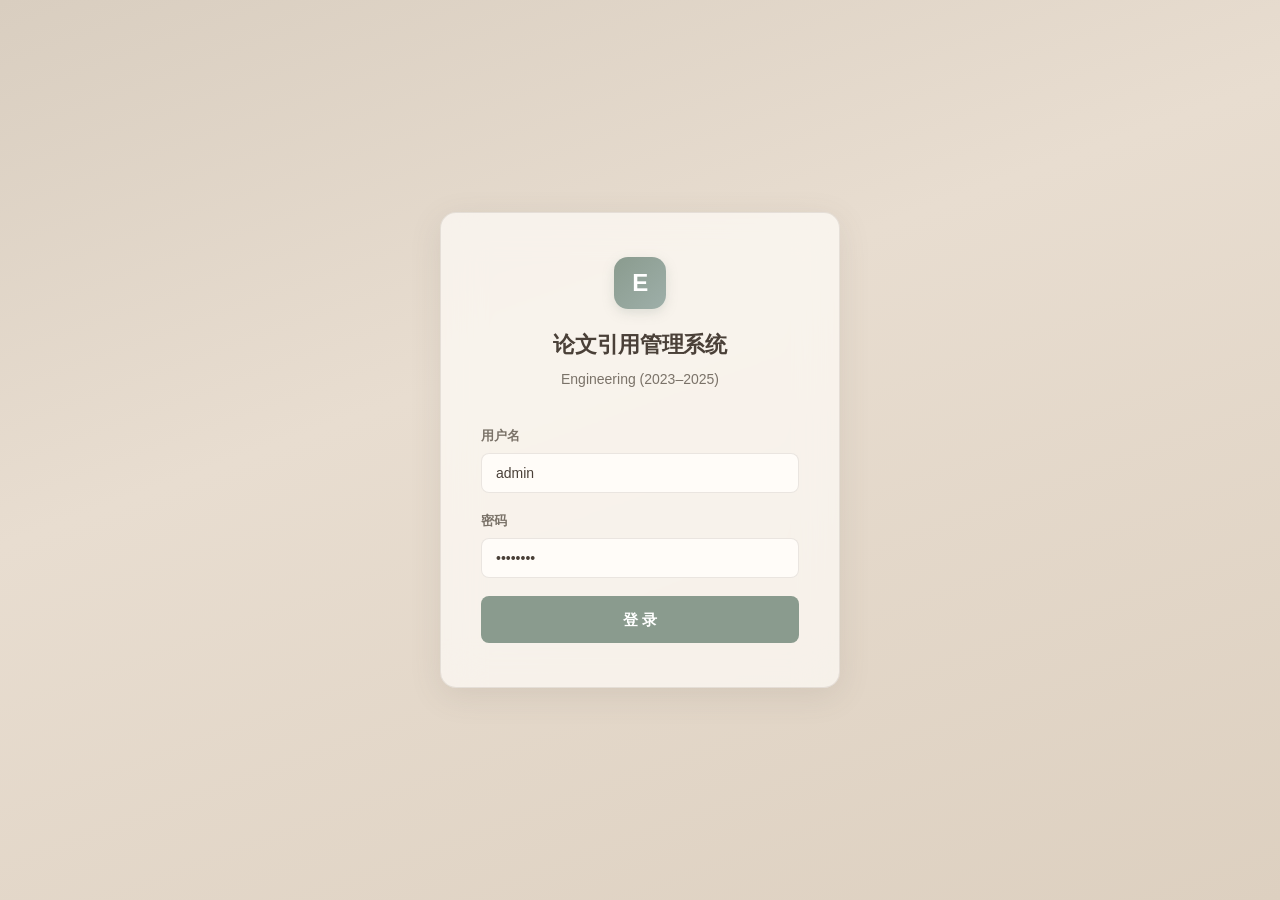
==== index.html @ a3c7dbec "将前端文件移到根目录以适配 GitHub Pages" ====
<!DOCTYPE html>
<html lang="zh-CN">
<head>
<meta charset="UTF-8">
<meta name="viewport" content="width=device-width,initial-scale=1.0">
<title>Engineering 论文引用</title>
<link rel="stylesheet" href="style.css">
</head>
<body>

<div id="login-page" class="page">
<div class="login-container">
<div class="login-card">
<div class="login-brand">
<div class="brand-mark">E</div>
<h1>论文引用管理系统</h1>
<p>Engineering (2023–2025)</p>
</div>
<form id="login-form">
<div class="form-group">
<label for="username">用户名</label>
<input type="text" id="username" placeholder="admin" autocomplete="username" value="admin">
</div>
<div class="form-group">
<label for="password">密码</label>
<input type="password" id="password" placeholder="••••••••" autocomplete="current-password" value="admin123">
</div>
<div id="login-error" class="error-message" style="display:none;"></div>
<button type="submit" id="login-btn" class="btn btn-primary btn-full">
<span class="btn-text">登 录</span>
<span class="btn-loading" style="display:none;">登录中…</span>
</button>
</form>
</div>
</div>
</div>

<div id="dashboard-page" class="page">
<header class="dashboard-header">
<div class="header-left">
<div class="header-logo">
<div class="logo-icon">E</div>
<h1>论文引用</h1>
</div>
<span class="header-badge">2023–2025</span>
</div>
<div class="header-right">
<span class="header-user" id="header-username">admin</span>
<button id="logout-btn" class="btn-logout">退出</button>
</div>
</header>
<div class="dashboard-body">
<aside class="sidebar">
<div class="sidebar-header">
<div class="section-label">专题分类</div>
<div class="search-wrapper">
<span class="search-icon">⌕</span>
<input type="text" id="search-input" placeholder="搜索论文标题…">
</div>
<div class="search-mode-toggle">
<button class="search-mode-btn active" id="search-title-btn">按标题</button>
<button class="search-mode-btn" id="search-author-btn">按作者</button>
</div>
</div>
<div class="topic-scroll" id="topic-list"></div>
</aside>
<main class="main-content">
<div class="content-header">
<div class="content-title-area">
<h2 id="current-topic-title">全部论文</h2>
<span id="papers-count" class="count-badge">0 篇</span>
</div>
<div class="content-controls">
<select id="sort-select" class="sort-select">
<option value="citations">按引用 ↓</option>
<option value="year">按年份 ↓</option>
</select>
</div>
</div>
<div id="papers-list" class="papers-list"></div>
</main>
</div>
</div>

<div id="bibtex-modal" class="modal" style="display:none;">
<div class="modal-overlay" id="modal-overlay"></div>
<div class="modal-content">
<div class="modal-header">
<h3>BibTeX 引用</h3>
<button class="modal-close" id="modal-close">✕</button>
</div>
<div class="modal-body">
<pre id="bibtex-text" class="bibtex-pre"></pre>
<button id="copy-bibtex-btn" class="btn btn-primary">复制到剪贴板</button>
<span id="copy-success" class="copy-success" style="display:none;">✓ 已复制</span>
</div>
</div>
</div>

<script src="api-config.js"></script>
<script src="app.js"></script>
</body>
</html>
---- style.css ----
/* === Reset & Base === */
*, *::before, *::after {
  margin: 0;
  padding: 0;
  box-sizing: border-box;
}

:root {
  /* 莫兰迪配色 palette */
  --morandi-green: #8a9b8e;
  --morandi-blue: #8a9bb5;
  --morandi-rose: #b58a8a;
  --morandi-beige: #c4b8a6;
  --morandi-sage: #9eafa9;
  --morandi-lavender: #9b95b5;
  --morandi-warm: #c4a98e;
  --morandi-sand: #d4c8b8;
  --morandi-stone: #b8ada0;
  --morandi-gray: #a09890;
  --morandi-fog: #e0d9d0;
  --morandi-mist: #d5d0c8;
  --morandi-pale: #e8e4dc;

  /* 系统色 */
  --color-bg: #ecddd0;
  --color-surface: rgba(255, 252, 248, 0.70);
  --color-surface-solid: #fffcf8;
  --color-border: rgba(180, 170, 160, 0.28);
  --color-border-light: rgba(180, 170, 160, 0.14);
  --color-text: #4a4038;
  --color-text-secondary: #7a7268;
  --color-text-muted: #a09890;
  --color-accent: #7a8b7e;
  --color-accent-light: rgba(138, 155, 142, 0.10);
  --color-accent-hover: #6a7b6e;
  --color-accent-subtle: rgba(138, 155, 142, 0.06);
  --color-danger: #b58a8a;
  --color-danger-light: rgba(181, 138, 138, 0.10);
  --color-success: #8a9b8e;
  --radius: 12px;
  --radius-sm: 8px;
  --radius-lg: 16px;
  --shadow-sm: 0 1px 3px rgba(100, 90, 80, 0.06);
  --shadow: 0 2px 8px rgba(100, 90, 80, 0.08);
  --shadow-md: 0 4px 16px rgba(100, 90, 80, 0.10);
  --shadow-lg: 0 8px 32px rgba(100, 90, 80, 0.12);
  --sidebar-width: 260px;
  --header-height: 60px;
  --font-sans: -apple-system, BlinkMacSystemFont, 'Segoe UI', 'PingFang SC', 'Hiragino Sans GB', 'Microsoft YaHei', 'Helvetica Neue', Arial, sans-serif;
  --font-mono: 'SF Mono', 'Fira Code', 'Cascadia Code', 'Consolas', monospace;
}

body {
  font-family: var(--font-sans);
  color: var(--color-text);
  background: var(--color-bg);
  min-height: 100vh;
  line-height: 1.6;
  -webkit-font-smoothing: antialiased;
  -moz-osx-font-smoothing: grayscale;
}

.page { display: none; }
.page.active { display: block; }

/* ═══ Login ═══ */
.login-container {
  min-height: 100vh;
  display: flex;
  align-items: center;
  justify-content: center;
  padding: 24px;
  background: linear-gradient(160deg, #d9cec0 0%, #e8ddd0 40%, #ddd0c0 100%);
}

.login-card {
  background: var(--color-surface);
  backdrop-filter: blur(20px);
  -webkit-backdrop-filter: blur(20px);
  border: 1px solid var(--color-border);
  border-radius: var(--radius-lg);
  padding: 44px 40px;
  width: 100%;
  max-width: 400px;
  box-shadow: var(--shadow-lg);
}

.login-brand {
  text-align: center;
  margin-bottom: 36px;
}

.brand-mark {
  width: 52px;
  height: 52px;
  background: linear-gradient(135deg, var(--morandi-green), var(--morandi-sage));
  border-radius: 14px;
  display: inline-flex;
  align-items: center;
  justify-content: center;
  margin-bottom: 18px;
  color: #fff;
  font-size: 24px;
  font-weight: 700;
  letter-spacing: -0.5px;
  box-shadow: 0 4px 12px rgba(138, 155, 142, 0.25);
}

.login-brand h1 {
  font-size: 22px;
  font-weight: 700;
  color: var(--color-text);
  margin-bottom: 6px;
  letter-spacing: -0.3px;
}

.login-brand p {
  color: var(--color-text-secondary);
  font-size: 14px;
}

/* ═══ Forms ═══ */
.form-group {
  margin-bottom: 18px;
}

.form-group label {
  display: block;
  font-size: 13px;
  font-weight: 600;
  color: var(--color-text-secondary);
  margin-bottom: 6px;
}

.form-group input {
  width: 100%;
  padding: 11px 14px;
  border: 1px solid var(--color-border);
  border-radius: var(--radius-sm);
  font-size: 14px;
  font-family: var(--font-sans);
  background: var(--color-surface-solid);
  color: var(--color-text);
  transition: border-color 0.2s, box-shadow 0.2s;
  outline: none;
}

.form-group input::placeholder {
  color: var(--color-text-muted);
}

.form-group input:focus {
  border-color: var(--morandi-green);
  box-shadow: 0 0 0 3px rgba(138, 155, 142, 0.12);
}

.error-message {
  background: var(--color-danger-light);
  color: var(--color-danger);
  padding: 10px 14px;
  border-radius: var(--radius-sm);
  font-size: 13px;
  margin-bottom: 16px;
  border: 1px solid rgba(181, 138, 138, 0.15);
}

/* ═══ Buttons ═══ */
.btn {
  display: inline-flex;
  align-items: center;
  justify-content: center;
  gap: 6px;
  padding: 9px 18px;
  border: none;
  border-radius: var(--radius-sm);
  font-size: 13px;
  font-weight: 600;
  font-family: var(--font-sans);
  cursor: pointer;
  transition: all 0.18s;
  outline: none;
  line-height: 1.4;
}

.btn-primary {
  background: var(--morandi-green);
  color: #ffffff;
}
.btn-primary:hover { background: var(--color-accent-hover); }
.btn-primary:active { transform: scale(0.97); }
.btn-full { width: 100%; padding: 13px; font-size: 15px; }

.btn-logout {
  background: var(--color-surface);
  backdrop-filter: blur(10px);
  -webkit-backdrop-filter: blur(10px);
  color: var(--color-text-secondary);
  border: 1px solid var(--color-border);
  padding: 6px 14px;
  font-size: 13px;
  border-radius: var(--radius-sm);
}

.btn-logout:hover {
  background: var(--color-danger-light);
  color: var(--color-danger);
  border-color: rgba(181, 138, 138, 0.25);
}

/* ═══ Header ═══ */
.dashboard-header {
  position: fixed;
  top: 0;
  left: 0;
  right: 0;
  height: var(--header-height);
  z-index: 100;
  background: var(--color-surface);
  backdrop-filter: blur(20px);
  -webkit-backdrop-filter: blur(20px);
  border-bottom: 1px solid var(--color-border);
  display: flex;
  align-items: center;
  justify-content: space-between;
  padding: 0 24px;
}

.header-left { display: flex; align-items: center; gap: 12px; }
.header-logo { display: flex; align-items: center; gap: 10px; }

.logo-icon {
  width: 32px;
  height: 32px;
  background: linear-gradient(135deg, var(--morandi-green), var(--morandi-sage));
  border-radius: 8px;
  display: flex;
  align-items: center;
  justify-content: center;
  color: #fff;
  font-size: 16px;
  font-weight: 700;
}

.header-logo h1 {
  font-size: 16px;
  font-weight: 700;
  color: var(--color-text);
  letter-spacing: -0.2px;
}

.header-badge {
  background: var(--color-accent-light);
  color: var(--morandi-green);
  padding: 3px 10px;
  border-radius: 12px;
  font-size: 11px;
  font-weight: 600;
  border: 1px solid rgba(138, 155, 142, 0.10);
}

.header-right { display: flex; align-items: center; gap: 14px; }
.header-user { font-size: 13px; color: var(--color-text-secondary); font-weight: 500; }

/* ═══ Main Layout ═══ */
.dashboard-body {
  display: flex;
  margin-top: var(--header-height);
  min-height: calc(100vh - var(--header-height));
}

/* ═══ Sidebar (毛玻璃) ═══ */
.sidebar {
  width: var(--sidebar-width);
  overflow-y: auto;
  position: fixed;
  top: var(--header-height);
  bottom: 0;
  background: var(--color-surface);
  backdrop-filter: blur(20px);
  -webkit-backdrop-filter: blur(20px);
  border-right: 1px solid var(--color-border);
}

.sidebar-header {
  padding: 20px 16px 16px;
  border-bottom: 1px solid var(--color-border-light);
}

.section-label {
  font-size: 11px;
  font-weight: 700;
  text-transform: uppercase;
  letter-spacing: 0.8px;
  color: var(--color-text-muted);
  margin-bottom: 14px;
}

/* 搜索区域（增大） */
.search-wrapper {
  display: flex;
  align-items: center;
  gap: 8px;
  background: var(--color-accent-subtle);
  border: 1px solid var(--color-border);
  border-radius: var(--radius-sm);
  padding: 4px 10px;
  transition: border-color 0.2s, box-shadow 0.2s;
}

.search-wrapper:focus-within {
  border-color: var(--morandi-green);
  box-shadow: 0 0 0 3px rgba(138, 155, 142, 0.10);
}

.search-icon {
  font-size: 16px;
  color: var(--color-text-muted);
  flex-shrink: 0;
  line-height: 1;
}

.search-wrapper input {
  flex: 1;
  border: none;
  background: transparent;
  font-size: 13px;
  font-family: var(--font-sans);
  color: var(--color-text);
  outline: none;
  padding: 8px 0;
  min-width: 0;
}

.search-wrapper input::placeholder { color: var(--color-text-muted); }

/* 搜索模式切换 */
.search-mode-toggle {
  display: flex;
  gap: 2px;
  margin-top: 10px;
  background: var(--color-accent-subtle);
  border-radius: var(--radius-sm);
  padding: 2px;
  border: 1px solid var(--color-border-light);
}

.search-mode-btn {
  flex: 1;
  padding: 6px 8px;
  border: none;
  border-radius: 6px;
  font-size: 12px;
  font-family: var(--font-sans);
  font-weight: 500;
  cursor: pointer;
  color: var(--color-text-muted);
  background: transparent;
  transition: all 0.15s;
}

.search-mode-btn:hover { color: var(--color-text-secondary); }

.search-mode-btn.active {
  background: var(--color-surface-solid);
  color: var(--morandi-green);
  box-shadow: var(--shadow-sm);
  font-weight: 600;
}

.topic-scroll { padding: 8px; }

/* 毛玻璃专题卡片 */
.topic-item {
  display: flex;
  align-items: center;
  justify-content: space-between;
  padding: 10px 12px;
  border-radius: var(--radius-sm);
  cursor: pointer;
  transition: all 0.18s;
  margin-bottom: 2px;
  background: transparent;
  border: 1px solid transparent;
}

.topic-item:hover {
  background: var(--color-accent-subtle);
  border-color: var(--color-border-light);
}

.topic-item.active {
  background: var(--color-surface);
  backdrop-filter: blur(10px);
  -webkit-backdrop-filter: blur(10px);
  border: 1px solid var(--color-border);
  box-shadow: var(--shadow-sm);
}

.topic-item.active .topic-name-text {
  color: var(--morandi-green);
  font-weight: 700;
}

.topic-name {
  font-size: 13px;
  flex: 1;
  display: flex;
  flex-direction: column;
  gap: 1px;
  line-height: 1.4;
  min-width: 0;
}

.topic-name-text {
  color: var(--color-text);
  font-weight: 600;
  white-space: nowrap;
  overflow: hidden;
  text-overflow: ellipsis;
}

.topic-name-sub {
  color: var(--color-text-muted);
  font-size: 11px;
  font-weight: 400;
  white-space: nowrap;
  overflow: hidden;
  text-overflow: ellipsis;
}

.topic-item.active .topic-name-sub { color: var(--color-text-secondary); }

.topic-meta {
  text-align: right;
  font-size: 11px;
  color: var(--color-text-muted);
  line-height: 1.5;
  flex-shrink: 0;
  margin-left: 8px;
}

.topic-count { display: block; }

.topic-citations {
  font-weight: 600;
  color: var(--color-text-secondary);
}

.topic-item.active .topic-meta {
  color: var(--morandi-green);
  opacity: 0.8;
}

/* ═══ Main Content ═══ */
.main-content {
  flex: 1;
  margin-left: var(--sidebar-width);
  padding: 28px 32px;
  max-width: 1000px;
}

.content-header {
  display: flex;
  align-items: flex-start;
  justify-content: space-between;
  margin-bottom: 24px;
  flex-wrap: wrap;
  gap: 12px;
}

.content-title-area { display: flex; align-items: center; gap: 12px; }

#current-topic-title {
  font-size: 22px;
  font-weight: 700;
  color: var(--color-text);
  letter-spacing: -0.3px;
}

.count-badge {
  background: var(--color-accent-light);
  color: var(--morandi-green);
  padding: 3px 10px;
  border-radius: 12px;
  font-size: 12px;
  font-weight: 600;
  border: 1px solid rgba(138, 155, 142, 0.10);
}

.content-controls { display: flex; align-items: center; gap: 8px; }

.sort-select {
  padding: 7px 32px 7px 12px;
  border: 1px solid var(--color-border);
  border-radius: var(--radius-sm);
  font-size: 13px;
  font-family: var(--font-sans);
  background: var(--color-surface-solid);
  color: var(--color-text);
  cursor: pointer;
  outline: none;
  transition: border-color 0.2s;
  appearance: none;
  background-image: url("data:image/svg+xml,%3Csvg xmlns='http://www.w3.org/2000/svg' width='12' height='12' fill='none' viewBox='0 0 12 12'%3E%3Cpath stroke='%237a7268' stroke-linecap='round' stroke-linejoin='round' stroke-width='1.5' d='M3 4.5l3 3 3-3'/%3E%3C/svg%3E");
  background-repeat: no-repeat;
  background-position: right 10px center;
}

.sort-select:focus {
  border-color: var(--morandi-green);
  box-shadow: 0 0 0 3px rgba(138, 155, 142, 0.10);
}

/* ═══ Papers List ═══ */
.papers-list { display: flex; flex-direction: column; gap: 12px; }

/* 毛玻璃论文卡片 */
.paper-card {
  background: var(--color-surface);
  backdrop-filter: blur(20px);
  -webkit-backdrop-filter: blur(20px);
  border: 1px solid var(--color-border);
  border-radius: var(--radius);
  padding: 20px 22px;
  transition: all 0.25s;
  position: relative;
  overflow: hidden;
}

/* 顶面高光线 */
.paper-card::before {
  content: '';
  position: absolute;
  top: 0;
  left: 0;
  right: 0;
  height: 1px;
  background: linear-gradient(90deg, transparent, rgba(255,255,255,0.5), transparent);
}

.paper-card:hover {
  border-color: rgba(180, 170, 160, 0.45);
  box-shadow: var(--shadow-md);
  transform: translateY(-2px);
}

.paper-header {
  display: flex;
  justify-content: space-between;
  align-items: flex-start;
  gap: 16px;
  margin-bottom: 10px;
}

.paper-title {
  font-size: 15px;
  font-weight: 600;
  color: var(--color-text);
  line-height: 1.5;
  flex: 1;
}

.paper-citations-group {
  display: flex;
  flex-direction: column;
  align-items: center;
  gap: 1px;
  min-width: 60px;
  flex-shrink: 0;
}

.paper-citations-total {
  font-size: 22px;
  font-weight: 700;
  color: var(--morandi-green);
  line-height: 1;
}

.paper-citations-label {
  font-size: 11px;
  color: var(--color-text-muted);
}

.paper-citations-2026 {
  font-size: 11px;
  color: var(--color-success);
  margin-top: 2px;
  font-weight: 500;
}

.paper-meta {
  display: flex;
  align-items: center;
  gap: 10px;
  margin-bottom: 8px;
  flex-wrap: wrap;
}

.paper-type {
  display: inline-block;
  padding: 2px 8px;
  background: var(--color-accent-light);
  border-radius: 4px;
  font-size: 11px;
  color: var(--morandi-green);
  font-weight: 500;
}

.paper-year {
  font-size: 12px;
  color: var(--color-text-secondary);
}

.paper-authors {
  font-size: 12px;
  color: var(--color-text-muted);
  margin-bottom: 10px;
  line-height: 1.5;
}

.paper-actions { display: flex; gap: 8px; }
.paper-actions .btn { padding: 5px 12px; font-size: 12px; }

.btn-bibtex {
  background: var(--color-surface);
  backdrop-filter: blur(8px);
  color: var(--color-text-secondary);
  border: 1px solid var(--color-border);
}

.btn-bibtex:hover {
  background: var(--color-accent-light);
  color: var(--morandi-green);
  border-color: var(--morandi-green);
}

/* ═══ Modal (毛玻璃) ═══ */
.modal {
  position: fixed;
  top: 0;
  left: 0;
  right: 0;
  bottom: 0;
  z-index: 1000;
  display: flex;
  align-items: center;
  justify-content: center;
}

.modal-overlay {
  position: absolute;
  top: 0;
  left: 0;
  right: 0;
  bottom: 0;
  background: rgba(100, 90, 80, 0.28);
  backdrop-filter: blur(4px);
}

.modal-content {
  position: relative;
  background: var(--color-surface);
  backdrop-filter: blur(20px);
  border: 1px solid var(--color-border);
  box-shadow: var(--shadow-lg);
  border-radius: var(--radius-lg);
  padding: 0;
  width: 90%;
  max-width: 600px;
  max-height: 80vh;
  overflow: hidden;
  display: flex;
  flex-direction: column;
}

.modal-header {
  display: flex;
  align-items: center;
  justify-content: space-between;
  padding: 18px 22px;
  border-bottom: 1px solid var(--color-border-light);
}

.modal-header h3 {
  font-size: 16px;
  font-weight: 700;
  color: var(--color-text);
}

.modal-close {
  background: none;
  border: none;
  font-size: 20px;
  color: var(--color-text-muted);
  cursor: pointer;
  padding: 4px;
  line-height: 1;
  transition: color 0.15s;
}

.modal-close:hover { color: var(--color-text); }

.modal-body {
  padding: 22px;
  overflow-y: auto;
  flex: 1;
}

.bibtex-pre {
  background: var(--color-accent-subtle);
  border: 1px solid var(--color-border);
  border-radius: var(--radius-sm);
  padding: 14px 16px;
  font-family: var(--font-mono);
  font-size: 12px;
  line-height: 1.7;
  overflow-x: auto;
  white-space: pre-wrap;
  word-break: break-all;
  margin-bottom: 16px;
  max-height: 340px;
  overflow-y: auto;
  color: var(--color-text);
}

.copy-success {
  color: var(--morandi-green);
  font-size: 13px;
  font-weight: 600;
  margin-left: 10px;
}

/* ═══ Empty State ═══ */
.empty-state {
  text-align: center;
  padding: 60px 20px;
  color: var(--color-text-muted);
}

.empty-state .empty-icon { font-size: 36px; margin-bottom: 12px; opacity: 0.4; }
.empty-state p { font-size: 14px; }

.loading { text-align: center; padding: 40px; color: var(--color-text-muted); font-size: 13px; }

/* ═══ Scrollbar ═══ */
::-webkit-scrollbar { width: 5px; }
::-webkit-scrollbar-track { background: transparent; }
::-webkit-scrollbar-thumb { background: rgba(100, 90, 80, 0.12); border-radius: 3px; }
::-webkit-scrollbar-thumb:hover { background: rgba(100, 90, 80, 0.20); }

/* ═══ Responsive ═══ */
@media (max-width: 768px) {
  .sidebar {
    width: 100%;
    position: relative;
    top: 0;
    max-height: 200px;
    border-right: none;
    border-bottom: 1px solid var(--color-border);
  }
  .main-content { margin-left: 0; }
  .dashboard-body { flex-direction: column; }
  .paper-header { flex-direction: column; }
  .paper-citations-group { flex-direction: row; gap: 6px; }
}
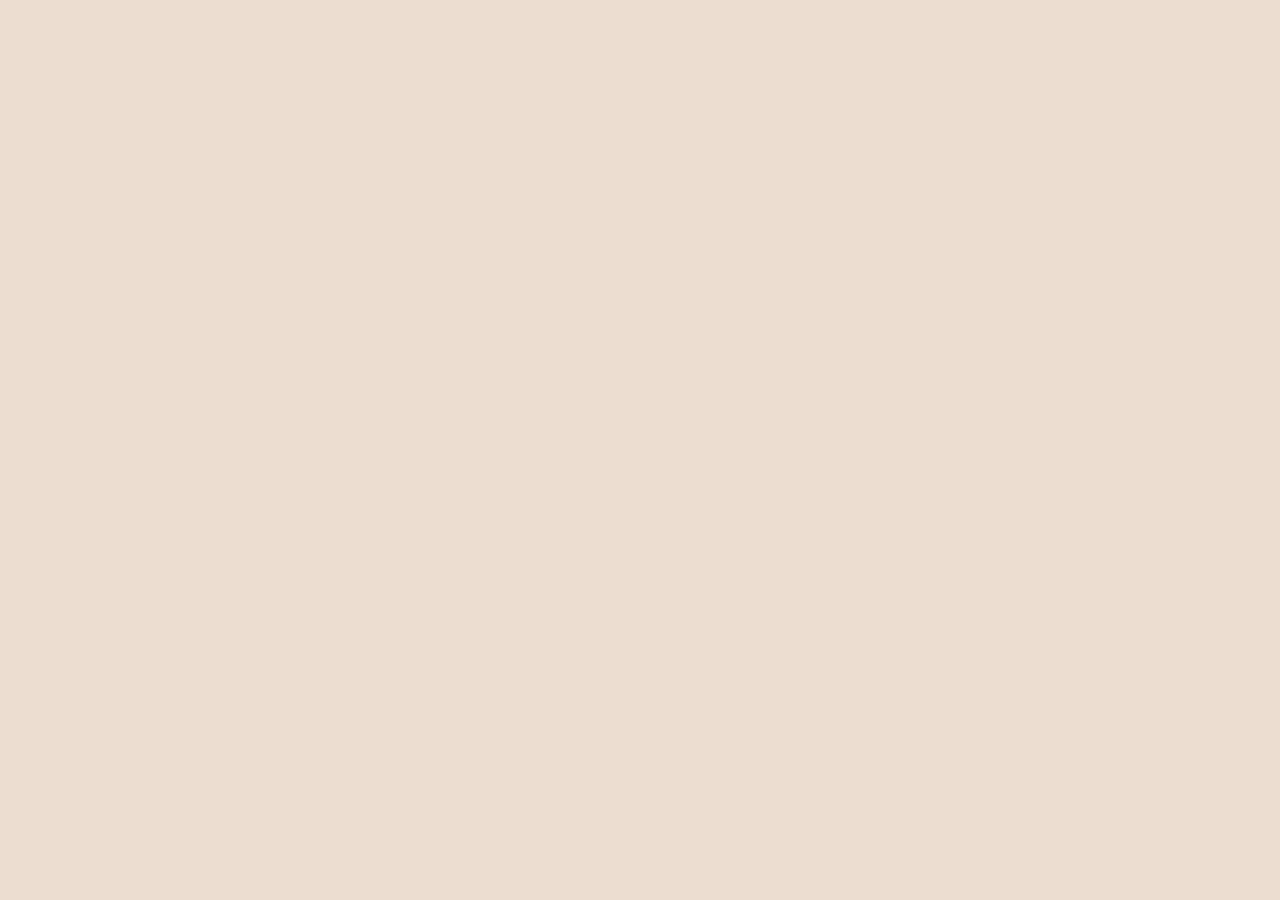
==== commit b4e496e3: "修复: 手机端布局、搜索栏位置、登录标题、翻译补全" ====
--- a/index.html
+++ b/index.html
@@ -13,7 +13,7 @@
 <div class="login-card">
 <div class="login-brand">
 <div class="brand-mark">E</div>
-<h1>论文引用管理系统</h1>
+<h1>信息与电子工程论文引用情况</h1>
 <p>Engineering (2023–2025)</p>
 </div>
 <form id="login-form">
@@ -53,10 +53,6 @@
 <aside class="sidebar">
 <div class="sidebar-header">
 <div class="section-label">专题分类</div>
-<div class="search-wrapper">
-<span class="search-icon">⌕</span>
-<input type="text" id="search-input" placeholder="搜索论文标题…">
-</div>
 <div class="search-mode-toggle">
 <button class="search-mode-btn active" id="search-title-btn">按标题</button>
 <button class="search-mode-btn" id="search-author-btn">按作者</button>
--- a/style.css
+++ b/style.css
@@ -749,17 +749,170 @@
 ::-webkit-scrollbar-thumb:hover { background: rgba(100, 90, 80, 0.20); }
 
 /* ═══ Responsive ═══ */
+/* ═══ Tablet / Mobile ═══ */
 @media (max-width: 768px) {
+  :root {
+    --sidebar-width: 100%;
+    --header-height: 52px;
+  }
+
+  .dashboard-body {
+    flex-direction: column;
+  }
+
   .sidebar {
     width: 100%;
     position: relative;
     top: 0;
-    max-height: 200px;
+    max-height: 45vh;
     border-right: none;
     border-bottom: 1px solid var(--color-border);
-  }
-  .main-content { margin-left: 0; }
-  .dashboard-body { flex-direction: column; }
-  .paper-header { flex-direction: column; }
-  .paper-citations-group { flex-direction: row; gap: 6px; }
-}
+    overflow-y: auto;
+    z-index: 50;
+  }
+
+  .sidebar-header {
+    padding: 12px 14px 10px;
+  }
+
+  .sidebar-header .section-label {
+    margin-bottom: 8px;
+    font-size: 10px;
+  }
+
+  .topic-scroll {
+    padding: 4px 8px;
+    display: flex;
+    flex-wrap: wrap;
+    gap: 4px;
+  }
+
+  .topic-item {
+    flex: 0 0 auto;
+    flex-direction: column;
+    align-items: flex-start;
+    padding: 6px 10px;
+    margin-bottom: 0;
+    min-width: 0;
+    width: auto;
+  }
+
+  .topic-meta {
+    text-align: left;
+    margin-left: 0;
+    display: flex;
+    gap: 6px;
+    font-size: 10px;
+  }
+
+  .topic-count, .topic-citations {
+    display: inline;
+  }
+
+  .main-content {
+    margin-left: 0;
+    padding: 16px;
+  }
+
+  .content-header {
+    flex-direction: column;
+    align-items: flex-start;
+    gap: 8px;
+    margin-bottom: 16px;
+  }
+
+  #current-topic-title {
+    font-size: 18px;
+  }
+
+  .paper-card {
+    padding: 14px 16px;
+  }
+
+  .paper-header {
+    flex-direction: column;
+  }
+
+  .paper-citations-group {
+    flex-direction: row;
+    gap: 6px;
+  }
+
+  .paper-title {
+    font-size: 14px;
+  }
+
+  .header-logo h1 {
+    font-size: 14px;
+  }
+
+  .dashboard-header {
+    padding: 0 14px;
+  }
+
+  .header-badge {
+    display: none;
+  }
+
+  .login-card {
+    padding: 32px 24px;
+  }
+
+  .login-brand h1 {
+    font-size: 18px;
+  }
+}
+
+/* ═══ Small phones ═══ */
+@media (max-width: 480px) {
+  .sidebar {
+    max-height: 40vh;
+  }
+
+  .topic-item {
+    flex: 0 0 auto;
+    padding: 5px 8px;
+  }
+
+  .topic-name {
+    font-size: 12px;
+  }
+
+  .topic-name-sub {
+    display: none;
+  }
+
+  .topic-meta {
+    font-size: 10px;
+  }
+
+  .main-content {
+    padding: 12px;
+  }
+
+  .paper-card {
+    padding: 12px 14px;
+  }
+
+  .paper-title {
+    font-size: 13px;
+  }
+
+  .paper-citations-total {
+    font-size: 18px;
+  }
+
+  .modal-content {
+    width: 95%;
+    max-height: 90vh;
+  }
+
+  .bibtex-pre {
+    font-size: 11px;
+    padding: 10px 12px;
+  }
+
+  .header-user {
+    display: none;
+  }
+}
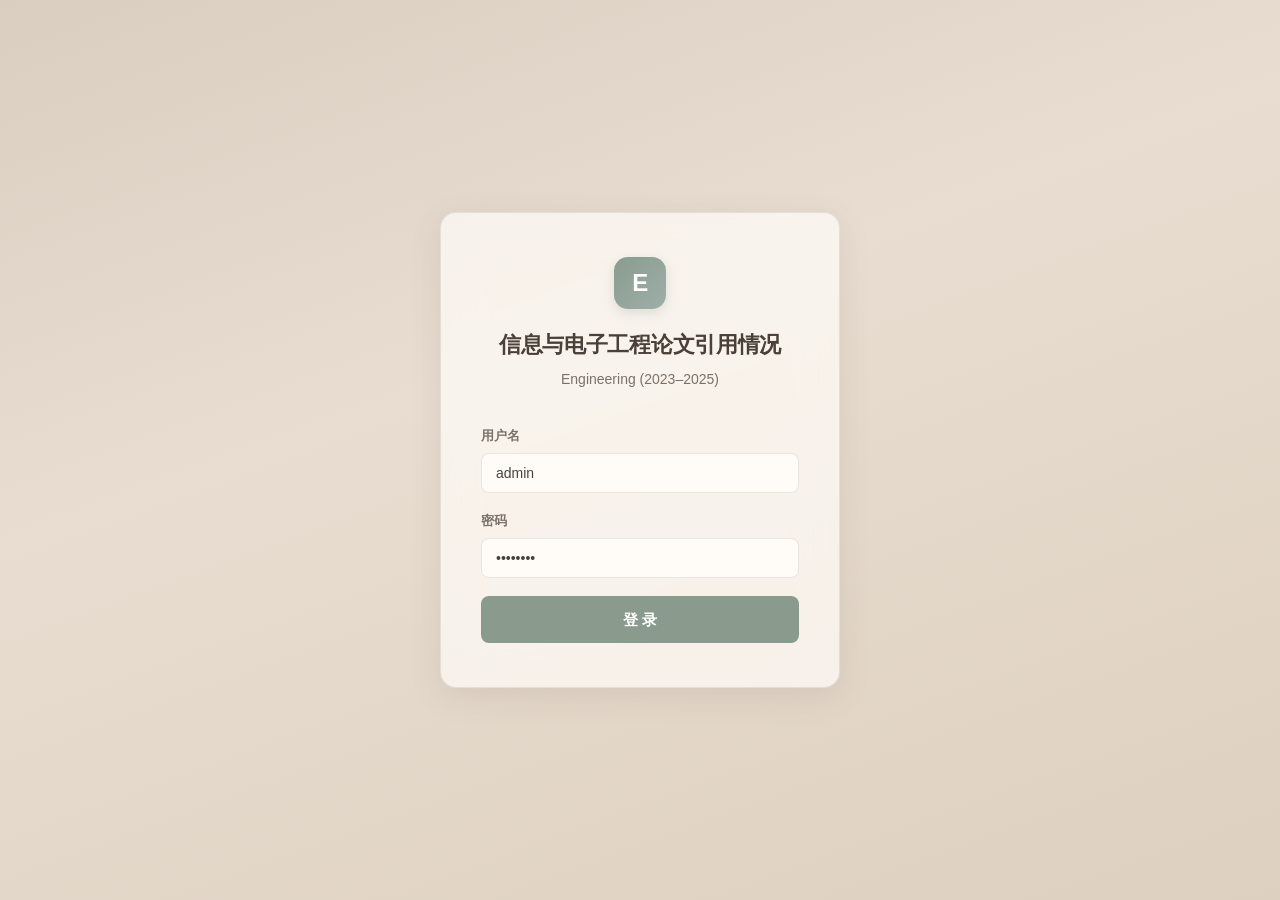
==== commit 2ed25c8d: "新增: 统计图表、年份筛选、总表视图、合并重复专题" ====
--- a/index.html
+++ b/index.html
@@ -52,11 +52,16 @@
 <div class="dashboard-body">
 <aside class="sidebar">
 <div class="sidebar-header">
-<div class="section-label">专题分类</div>
+<!-- 搜索栏在专题分类上方 -->
+<div class="search-wrapper">
+<span class="search-icon">⌕</span>
+<input type="text" id="search-input" placeholder="搜索论文标题…">
+</div>
 <div class="search-mode-toggle">
 <button class="search-mode-btn active" id="search-title-btn">按标题</button>
 <button class="search-mode-btn" id="search-author-btn">按作者</button>
 </div>
+<div class="section-label">专题分类</div>
 </div>
 <div class="topic-scroll" id="topic-list"></div>
 </aside>
@@ -73,7 +78,9 @@
 </select>
 </div>
 </div>
-<div id="papers-list" class="papers-list"></div>
+<div id="stats-container"></div>
+        <div id="year-filter"></div>
+        <div id="papers-list" class="papers-list"></div>
 </main>
 </div>
 </div>
--- a/style.css
+++ b/style.css
@@ -749,6 +749,300 @@
 ::-webkit-scrollbar-thumb:hover { background: rgba(100, 90, 80, 0.20); }
 
 /* ═══ Responsive ═══ */
+
+/* ═══ Statistics Section ═══ */
+.stats-section {
+  margin-bottom: 20px;
+}
+
+.stats-title {
+  font-size: 14px;
+  font-weight: 700;
+  color: var(--color-text);
+  margin-bottom: 14px;
+  letter-spacing: -0.2px;
+}
+
+.stats-charts {
+  display: flex;
+  gap: 24px;
+  flex-wrap: wrap;
+}
+
+.stats-chart {
+  flex: 1;
+  min-width: 200px;
+}
+
+.stats-chart-label {
+  font-size: 12px;
+  font-weight: 600;
+  color: var(--color-text-secondary);
+  margin-bottom: 10px;
+}
+
+.bar-chart {
+  display: flex;
+  align-items: flex-end;
+  gap: 8px;
+  height: 120px;
+  padding: 4px 0;
+  border-bottom: 1px solid var(--color-border);
+}
+
+.bar-item {
+  flex: 1;
+  display: flex;
+  flex-direction: column;
+  align-items: center;
+  height: 100%;
+  justify-content: flex-end;
+  min-width: 28px;
+}
+
+.bar-fill {
+  width: 100%;
+  max-width: 36px;
+  background: linear-gradient(to top, var(--morandi-green), var(--morandi-sage));
+  border-radius: 4px 4px 0 0;
+  min-height: 4px;
+  position: relative;
+  transition: height 0.3s ease;
+  display: flex;
+  align-items: flex-start;
+  justify-content: center;
+}
+
+.bar-fill-cit {
+  background: linear-gradient(to top, var(--morandi-blue), #a8b8d0);
+}
+
+.bar-val {
+  position: absolute;
+  top: -18px;
+  font-size: 10px;
+  font-weight: 700;
+  color: var(--color-text);
+  white-space: nowrap;
+}
+
+.bar-year {
+  font-size: 10px;
+  color: var(--color-text-muted);
+  margin-top: 4px;
+  font-weight: 500;
+}
+
+/* ═══ Year Filter ═══ */
+.year-filter-bar {
+  display: flex;
+  align-items: center;
+  gap: 6px;
+  margin-bottom: 16px;
+  flex-wrap: wrap;
+  padding: 10px 14px;
+  background: var(--color-surface);
+  border: 1px solid var(--color-border);
+  border-radius: var(--radius-sm);
+}
+
+.year-filter-label {
+  font-size: 12px;
+  font-weight: 600;
+  color: var(--color-text-secondary);
+  margin-right: 4px;
+}
+
+.year-btn {
+  padding: 4px 12px;
+  border: 1px solid var(--color-border);
+  border-radius: 6px;
+  font-size: 12px;
+  font-weight: 500;
+  font-family: var(--font-sans);
+  cursor: pointer;
+  background: var(--color-accent-subtle);
+  color: var(--color-text-secondary);
+  transition: all 0.15s;
+}
+
+.year-btn:hover {
+  background: var(--color-accent-light);
+  color: var(--morandi-green);
+  border-color: var(--morandi-green);
+}
+
+.year-btn.active {
+  background: var(--morandi-green);
+  color: #fff;
+  border-color: var(--morandi-green);
+}
+
+/* ═══ Papers Table ═══ */
+.papers-table-wrapper {
+  margin-bottom: 28px;
+  overflow-x: auto;
+  border: 1px solid var(--color-border);
+  border-radius: var(--radius);
+  background: var(--color-surface);
+}
+
+.papers-table {
+  width: 100%;
+  border-collapse: collapse;
+  font-size: 13px;
+}
+
+.papers-table thead {
+  background: var(--color-accent-subtle);
+  border-bottom: 1px solid var(--color-border);
+}
+
+.papers-table th {
+  padding: 10px 14px;
+  text-align: left;
+  font-weight: 700;
+  color: var(--color-text-secondary);
+  font-size: 11px;
+  text-transform: uppercase;
+  letter-spacing: 0.5px;
+  white-space: nowrap;
+}
+
+.papers-table td {
+  padding: 10px 14px;
+  border-bottom: 1px solid var(--color-border-light);
+  vertical-align: middle;
+}
+
+.papers-table tbody tr:hover {
+  background: var(--color-accent-subtle);
+}
+
+.papers-table tbody tr:last-child td {
+  border-bottom: none;
+}
+
+.col-num {
+  width: 40px;
+  text-align: center;
+  color: var(--color-text-muted);
+  font-size: 12px;
+}
+
+.col-year {
+  width: 60px;
+  text-align: center;
+  color: var(--color-text-secondary);
+  font-weight: 600;
+}
+
+.col-cit {
+  width: 60px;
+  text-align: center;
+}
+
+.cit-num {
+  display: inline-block;
+  font-size: 14px;
+  font-weight: 700;
+  color: var(--morandi-green);
+  min-width: 28px;
+}
+
+.paper-title-link {
+  color: var(--color-text);
+  text-decoration: none;
+  font-weight: 600;
+  transition: color 0.15s;
+}
+
+.paper-title-link:hover {
+  color: var(--morandi-green);
+  text-decoration: underline;
+}
+
+.paper-authors-sm {
+  font-size: 11px;
+  color: var(--color-text-muted);
+  margin-top: 2px;
+}
+
+/* ═══ Paper Details Section ═══ */
+.paper-details-section {
+  margin-top: 8px;
+}
+
+.year-group {
+  margin-bottom: 20px;
+}
+
+.year-group-title {
+  font-size: 16px;
+  font-weight: 700;
+  color: var(--color-text);
+  margin-bottom: 10px;
+  padding-bottom: 6px;
+  border-bottom: 1px solid var(--color-border-light);
+}
+
+/* ═══ Mobile responsiveness for stats/table ═══ */
+@media (max-width: 768px) {
+  .stats-charts {
+    flex-direction: column;
+    gap: 16px;
+  }
+
+  .bar-chart {
+    height: 90px;
+  }
+
+  .bar-item {
+    min-width: 20px;
+  }
+
+  .bar-fill {
+    max-width: 28px;
+  }
+
+  .bar-val {
+    font-size: 9px;
+    top: -16px;
+  }
+
+  .papers-table {
+    font-size: 12px;
+  }
+
+  .papers-table th,
+  .papers-table td {
+    padding: 8px 10px;
+  }
+
+  .col-num {
+    width: 28px;
+  }
+
+  .year-filter-bar {
+    padding: 8px 10px;
+  }
+
+  .year-btn {
+    padding: 3px 10px;
+    font-size: 11px;
+  }
+}
+
+@media (max-width: 480px) {
+  .papers-table .col-year {
+    display: none;
+  }
+
+  .paper-authors-sm {
+    display: none;
+  }
+}
+
 /* ═══ Tablet / Mobile ═══ */
 @media (max-width: 768px) {
   :root {
